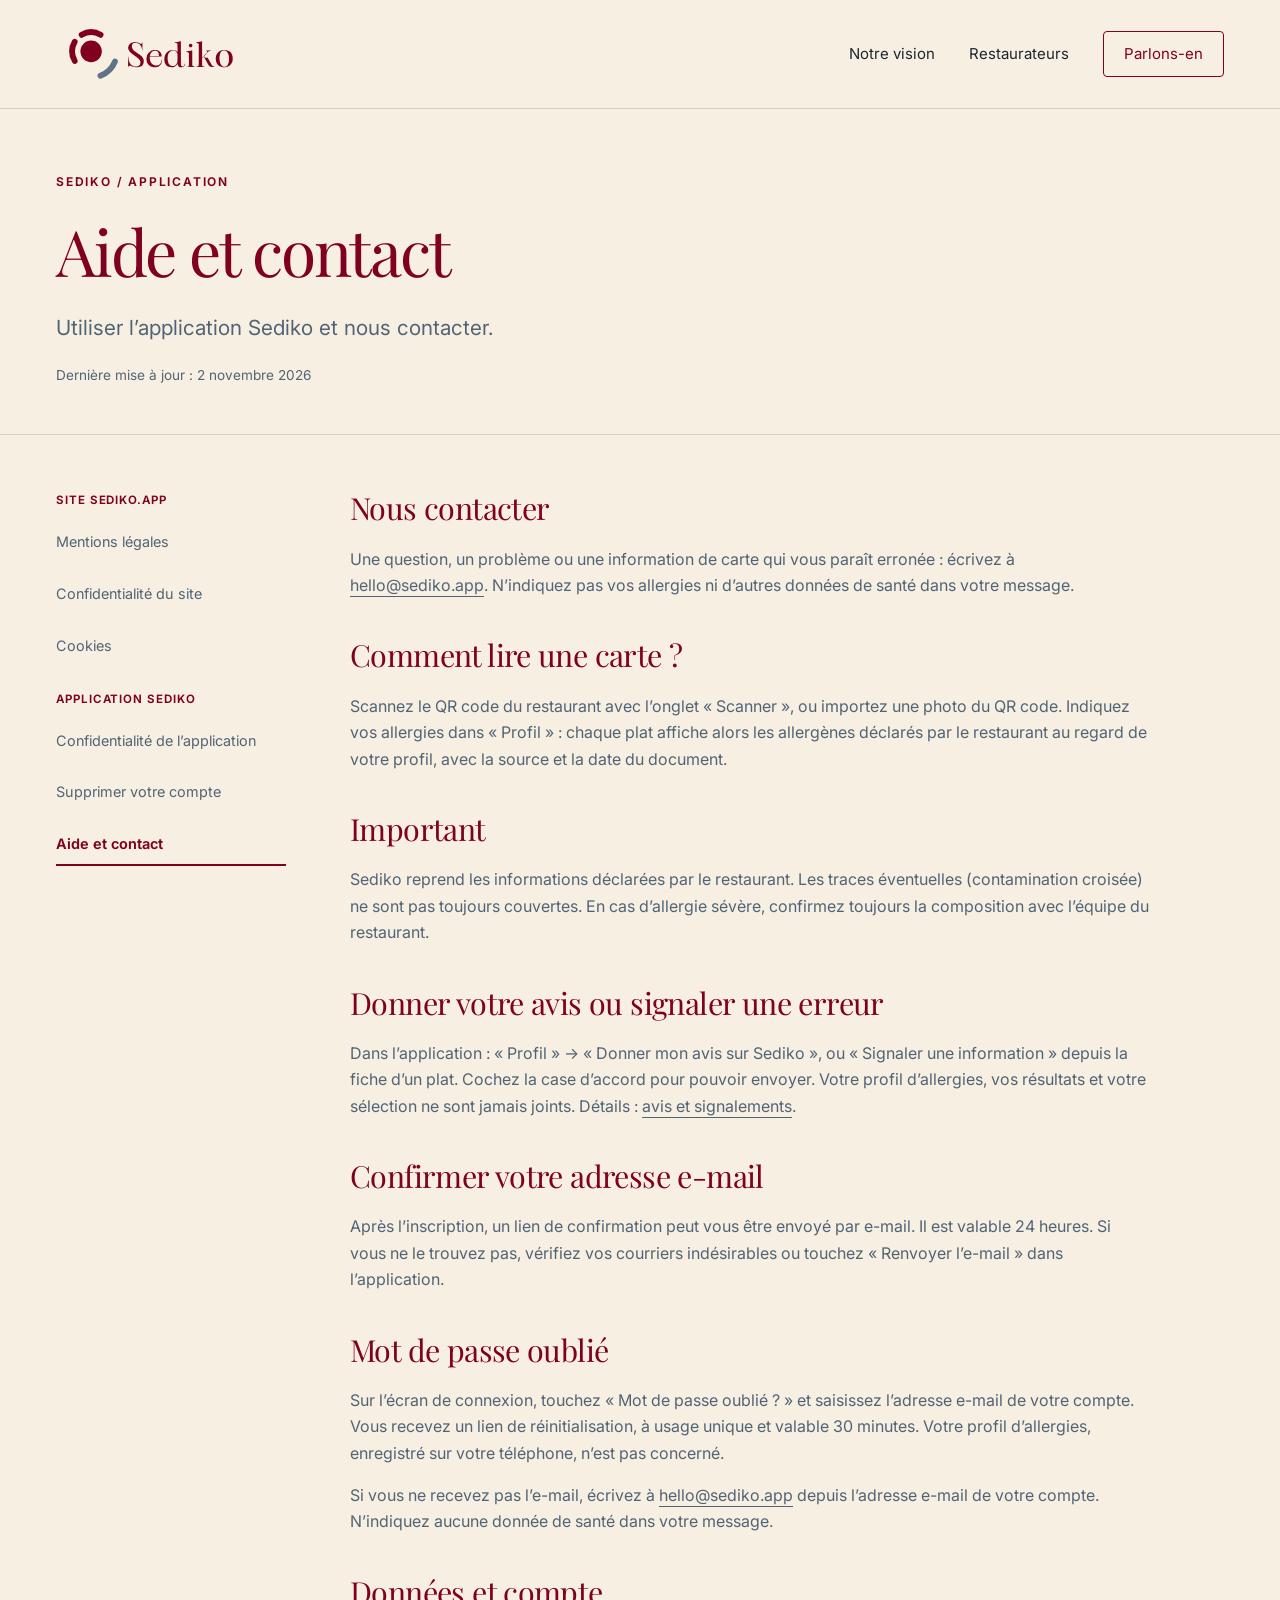
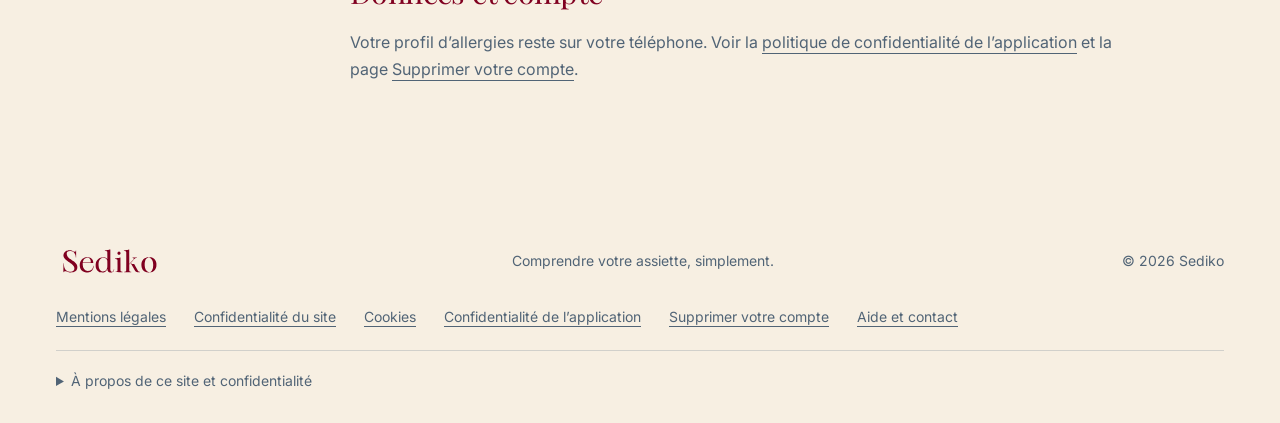
==== assistance.html @ 7e117258 "Ajouter les pages légales de l'application et la navigation - confidentialite-application.html : avi" ====
<!doctype html><html lang="fr"><head><meta charset="utf-8"><meta name="viewport" content="width=device-width, initial-scale=1"><!-- Couleur synchronisée depuis --sediko-bordeaux. --><meta name="theme-color" content="#800020"><title>Aide et contact — Sediko</title><link rel="canonical" href="https://sediko.app/assistance.html"><meta name="description" content="Utiliser l’application Sediko et nous contacter."><link rel="icon" type="image/svg+xml" href="assets/sediko-symbole.svg"><link rel="stylesheet" href="sediko-tokens.css"><link rel="stylesheet" href="styles.css"><script src="script.js" defer></script></head><body><a class="skip-link" href="#contenu">Aller au contenu</a>  <header class="site-header">
    <div class="container header-inner">
      <a class="brand" href="index.html#accueil" aria-label="Sediko, accueil"><img src="assets/sediko-logo-horizontal.svg" width="1343" height="533" alt="Sediko"></a>
      <nav aria-label="Navigation principale">
        <a href="index.html#vision">Notre vision</a>
        <a href="index.html#restaurants">Restaurateurs</a>
        <a class="nav-contact" href="index.html#contact">Parlons-en</a>
      </nav>
    </div>
  </header>

<main id="contenu"><div class="legal-hero"><div class="container"><p class="eyebrow">SEDIKO / APPLICATION</p><h1>Aide et contact</h1><p class="lead">Utiliser l’application Sediko et nous contacter.</p><p class="legal-meta">Dernière mise à jour : 2 novembre 2026</p></div></div><div class="container legal-layout"><nav class="legal-nav" aria-label="Pages légales"><p class="legal-nav-group">Site sediko.app</p><a href="mentions-legales.html">Mentions légales</a><a href="confidentialite.html">Confidentialité du site</a><a href="cookies.html">Cookies</a><p class="legal-nav-group">Application Sediko</p><a href="confidentialite-application.html">Confidentialité de l’application</a><a href="suppression-compte.html">Supprimer votre compte</a><a href="assistance.html" aria-current="page">Aide et contact</a></nav><div class="legal-content">
<section id="contact"><h2>Nous contacter</h2><p>Une question, un problème ou une information de carte qui vous paraît erronée : écrivez à <a href="mailto:hello@sediko.app?subject=Sediko%20%E2%80%94%20Aide">hello@sediko.app</a>. N’indiquez pas vos allergies ni d’autres données de santé dans votre message.</p></section>
<section><h2>Comment lire une carte ?</h2><p>Scannez le QR code du restaurant avec l’onglet « Scanner », ou importez une photo du QR code. Indiquez vos allergies dans « Profil » : chaque plat affiche alors les allergènes déclarés par le restaurant au regard de votre profil, avec la source et la date du document.</p></section>
<section><h2>Important</h2><p>Sediko reprend les informations déclarées par le restaurant. Les traces éventuelles (contamination croisée) ne sont pas toujours couvertes. En cas d’allergie sévère, confirmez toujours la composition avec l’équipe du restaurant.</p></section>
<section id="avis"><h2>Donner votre avis ou signaler une erreur</h2><p>Dans l’application : « Profil » → « Donner mon avis sur Sediko », ou « Signaler une information » depuis la fiche d’un plat. Cochez la case d’accord pour pouvoir envoyer. Votre profil d’allergies, vos résultats et votre sélection ne sont jamais joints. Détails : <a href="confidentialite-application.html#avis">avis et signalements</a>.</p></section>
<section id="confirmation"><h2>Confirmer votre adresse e-mail</h2><p>Après l’inscription, un lien de confirmation peut vous être envoyé par e-mail. Il est valable 24 heures. Si vous ne le trouvez pas, vérifiez vos courriers indésirables ou touchez « Renvoyer l’e-mail » dans l’application.</p></section>
<section id="mot-de-passe"><h2>Mot de passe oublié</h2><p>Sur l’écran de connexion, touchez « Mot de passe oublié ? » et saisissez l’adresse e-mail de votre compte. Vous recevez un lien de réinitialisation, à usage unique et valable 30 minutes. Votre profil d’allergies, enregistré sur votre téléphone, n’est pas concerné.</p><p>Si vous ne recevez pas l’e-mail, écrivez à <a href="mailto:hello@sediko.app?subject=Sediko%20%E2%80%94%20Mot%20de%20passe%20oubli%C3%A9">hello@sediko.app</a> depuis l’adresse e-mail de votre compte. N’indiquez aucune donnée de santé dans votre message.</p></section>
<section><h2>Données et compte</h2><p>Votre profil d’allergies reste sur votre téléphone. Voir la <a href="confidentialite-application.html">politique de confidentialité de l’application</a> et la page <a href="suppression-compte.html">Supprimer votre compte</a>.</p></section>
</div></div></main>  <footer class="site-footer">
    <div class="container footer-top"><img class="footer-wordmark" src="assets/sediko-nom-seul.svg" alt="Sediko" width="500" height="180"><span>Comprendre votre assiette, simplement.</span><span>© 2026 Sediko</span></div>
    <nav class="container footer-links" aria-label="Informations légales"><a href="mentions-legales.html">Mentions légales</a><a href="confidentialite.html">Confidentialité du site</a><a href="cookies.html">Cookies</a><a href="confidentialite-application.html">Confidentialité de l’application</a><a href="suppression-compte.html">Supprimer votre compte</a><a href="assistance.html">Aide et contact</a></nav>
    <div class="container"><details class="privacy"><summary>À propos de ce site et confidentialité</summary><div><p>Ce site présente le projet Sediko, actuellement en développement. Il ne propose pas encore l’accès à l’application.</p><p>Cette page n’utilise aucun outil de mesure d’audience, cookie publicitaire ni formulaire de collecte. Pour nous contacter, les liens ouvrent votre messagerie ; votre message est alors transmis à hello@sediko.app. N’y indiquez pas de données de santé.</p><p>L’hébergement peut générer des journaux techniques nécessaires au fonctionnement et à la sécurité du site. Pour toute question concernant ce site ou vos échanges avec nous : <a href="mailto:hello@sediko.app">hello@sediko.app</a>.</p></div></details></div>
  </footer>
</body></html>
---- sediko-tokens.css ----
/* ============================================================
   SEDIKO — Tokens de la charte (source unique pour le site et l'app)
   Version 1.0 · 10 octobre 2026 · Arnaud Diaz
   Toute couleur ou police utilisée dans le code vient d'ici.
   Contrastes calculés selon WCAG 2.1 (seuil texte courant : 4,5:1).
   ============================================================ */

:root {
  /* --- Couleurs de marque ----------------------------------- */
  --sediko-bordeaux:        #800020; /* nom, signature, titres forts, bouton principal */
  --sediko-creme:           #F7EFE2; /* fonds de marque ; nom et symbole sur fond sombre */
  --sediko-ardoise:         #5E7385; /* chaise du symbole, icônes, éléments décoratifs.
                                        PAS pour le texte courant sur crème (4,3:1) */
  --sediko-ardoise-claire:  #A3B4C2; /* chaise du symbole sur fond sombre uniquement */

  /* --- Neutres (trou n°1 corrigé : « noir doux » défini) ---- */
  --sediko-noir-doux:       #1C2630; /* titres d'interface, données, fonds sombres.
                                        15,3:1 sur blanc · 13,4:1 sur crème */
  --sediko-ardoise-texte:   #516476; /* (trou n°2 corrigé) texte courant et secondaire.
                                        6,1:1 sur blanc · 5,4:1 sur crème */
  --sediko-blanc:           #FFFFFF;

  /* --- Couleurs de statut : réservées à la lanterne ---------
     Jamais sur le logo, jamais sur les boutons, jamais en décoration. */
  --sediko-statut-compatible:      #2F5D62; /* pastille + libellé (7,3:1 / 6,4:1) */
  --sediko-statut-verifier:        #D97706; /* pastille du feu UNIQUEMENT */
  --sediko-statut-verifier-texte:  #92400E; /* libellé « À vérifier » (7,1:1 / 6,2:1) */
  --sediko-statut-non-compatible:  #9F1239; /* pastille + libellé (8,0:1 / 7,0:1) */

  /* --- Typographie ------------------------------------------ */
  --sediko-font-titre: "Playfair Display", Georgia, serif; /* tant que la licence web de Maharlika n'est pas confirmée */
  --sediko-font-texte: "Inter", system-ui, sans-serif;
  /* Données (allergènes, fiches menus, tableaux) : */
  --sediko-chiffres: tabular-nums; /* font-variant-numeric */

  /* --- Tailles minimales ------------------------------------ */
  --sediko-logo-nom-min:  24px; /* le nom en serif ne descend jamais en dessous */
  --sediko-lanterne-min:  20px; /* en dessous, les feux se confondent */
  /* En dessous de 24 px (favicon, icône d'app, avatar) : symbole seul. */
}

/* Fond sombre : nom et symbole en crème, chaise en ardoise claire.
   Utiliser les fichiers *-fond-sombre.svg, ne pas recolorer à la main. */

/* Extensions web : valeurs dérivées exclusivement de la palette ci-dessus. */
:root {
  --sediko-transparent: transparent;
  --sediko-ligne: color-mix(in srgb, var(--sediko-ardoise) 25%, var(--sediko-creme));
  --sediko-ombre: color-mix(in srgb, var(--sediko-noir-doux) 12%, transparent);
  --sediko-bordeaux-survol: color-mix(in srgb, var(--sediko-bordeaux) 85%, var(--sediko-noir-doux));
}
@font-face{font-family:"Inter";src:url("assets/fonts/inter.ttf") format("truetype");font-weight:100 900;font-style:normal;font-display:swap}
@font-face{font-family:"Playfair Display";src:url("assets/fonts/playfair.ttf") format("truetype");font-weight:400 900;font-style:normal;font-display:swap}
@font-face{font-family:"Playfair Display";src:url("assets/fonts/playfair-italic.ttf") format("truetype");font-weight:400 900;font-style:italic;font-display:swap}
---- styles.css ----
*{box-sizing:border-box}html{scroll-behavior:smooth;scroll-padding-top:100px}body{margin:0;background:var(--sediko-creme);color:var(--sediko-noir-doux);font-family:var(--sediko-font-texte);font-size:1.0625rem;line-height:1.65;-webkit-font-smoothing:antialiased}img{max-width:100%;display:block}a{color:inherit;text-underline-offset:.3em}button{font:inherit}a,button,summary{-webkit-tap-highlight-color:var(--sediko-transparent)}a:focus-visible,button:focus-visible,summary:focus-visible{outline:3px solid var(--sediko-ardoise);outline-offset:5px}.container{width:min(1240px,calc(100% - 112px));margin-inline:auto}.skip-link{position:fixed;left:16px;top:-100px;z-index:10;background:var(--sediko-blanc);padding:12px 20px}.skip-link:focus{top:16px}.site-header{border-bottom:1px solid var(--sediko-ligne)}.header-inner{min-height:108px;display:flex;align-items:center;justify-content:space-between;gap:24px}.brand{position:relative;display:block;width:183px;height:68px;overflow:hidden;flex-shrink:0}.brand img{position:absolute;width:380px;max-width:none;height:auto;left:-101px;top:-63px}.site-header nav{display:flex;gap:34px;align-items:center}.site-header nav a{text-decoration:none;font-size:.9375rem}.site-header nav a:hover{color:var(--sediko-bordeaux)}.nav-contact{border:1px solid var(--sediko-bordeaux);border-radius:4px;padding:10px 20px;color:var(--sediko-bordeaux)}.hero{display:grid;grid-template-columns:1.05fr 1fr;gap:70px;padding-block:58px 68px;align-items:center}.eyebrow{font-size:.75rem;letter-spacing:.15em;font-weight:650;margin:0 0 24px;color:var(--sediko-bordeaux);line-height:1.5}.hero h1{font-family:var(--sediko-font-titre);font-size:clamp(3.2rem,5.1vw,4.9rem);font-weight:400;line-height:1.06;letter-spacing:-.055em;margin:0 0 28px}.hero h1 em,h2 em{font-weight:400;color:var(--sediko-bordeaux)}.hero-description{font-size:1.125rem;line-height:1.65;max-width:450px;margin:0 0 14px}.hero-description.secondary{font-size:1rem;color:var(--sediko-ardoise-texte)}.hero-actions{display:flex;flex-wrap:wrap;align-items:center;gap:20px;margin-top:32px}.button{display:inline-block;padding:15px 23px;border:1px solid var(--sediko-transparent);border-radius:4px;font-size:.9375rem;font-weight:600;text-decoration:none;transition:background .2s,transform .2s}.button-primary{background:var(--sediko-bordeaux);color:var(--sediko-blanc)}.button-primary:hover{background:var(--sediko-bordeaux-survol);transform:translateY(-2px)}.development-label{font-size:.875rem;color:var(--sediko-ardoise-texte);max-width:120px;line-height:1.5}.hero-visual{position:relative;margin:0;aspect-ratio:4/4.8;max-height:620px;overflow:hidden;border-radius:160px 4px 4px 4px;background:var(--sediko-creme)}.hero-visual>img{width:100%;height:100%;object-fit:cover}.hero-visual figcaption{position:absolute;bottom:30px;left:28px;background:var(--sediko-bordeaux);color:var(--sediko-creme);padding:23px 28px;box-shadow:0 6px 25px var(--sediko-ombre)}.hero-visual figcaption span{display:block;letter-spacing:.13em;font-size:.75rem;margin-bottom:8px}.hero-visual figcaption strong{display:block;font-weight:400;font-family:var(--sediko-font-titre);font-size:1.8rem;line-height:1.2}.topics-strip{border-top:1px solid var(--sediko-ligne);border-bottom:1px solid var(--sediko-ligne)}.topics-inner{display:flex;align-items:center;justify-content:space-around;padding-block:21px;gap:16px;color:var(--sediko-bordeaux);font-family:var(--sediko-font-titre);font-size:1.25rem}.topics-inner span[aria-hidden]{color:var(--sediko-ardoise)}.section{padding-block:105px}h2{font-family:var(--sediko-font-titre);font-size:clamp(2.5rem,4vw,3.7rem);line-height:1.13;font-weight:400;letter-spacing:-.04em;margin:0}p{margin-top:0}.vision{display:grid;grid-template-columns:1fr 1fr;gap:100px}.vision-copy{padding-top:35px}.vision-copy p:not(.lead),.restaurant-copy p:not(.lead){color:var(--sediko-ardoise-texte)}.lead{font-size:1.3rem;line-height:1.6;margin-bottom:25px}.vision-copy p:last-child,.restaurant-copy p:last-of-type{margin-bottom:0}.experience{background:var(--sediko-blanc)}.experience-heading{max-width:690px}.steps{display:grid;grid-template-columns:repeat(3,1fr);gap:48px;margin-top:50px}.step{border-top:1px solid var(--sediko-ligne);padding-top:20px}.step-number{color:var(--sediko-ardoise);font-family:var(--sediko-font-titre);font-style:italic;font-size:1.5rem}.step h3{font-family:var(--sediko-font-titre);font-weight:400;letter-spacing:-.02em;font-size:1.7rem;line-height:1.25;margin:20px 0 16px}.step p{color:var(--sediko-ardoise-texte);font-size:1rem;margin-bottom:0}.care-note{font-size:.875rem;line-height:1.65;color:var(--sediko-ardoise-texte);border-left:2px solid var(--sediko-ardoise);padding-left:18px;max-width:860px;margin:48px 0 0}.restaurant-section{display:grid;grid-template-columns:1fr 1fr;gap:100px;align-items:center}.restaurant-copy{padding-top:25px}.text-link{display:inline-block;margin-top:32px;color:var(--sediko-bordeaux);font-weight:600;font-size:1rem}.text-link:hover{text-decoration-thickness:2px}.contact-section{background:var(--sediko-bordeaux);color:var(--sediko-creme);padding-block:88px}.contact-inner{display:grid;grid-template-columns:1fr 1fr;align-items:center;gap:80px}.contact-inner .eyebrow{color:var(--sediko-creme)}.contact-inner h2 em{color:var(--sediko-creme)}.contact-inner h2{font-size:clamp(2.8rem,4.5vw,4.2rem);margin-bottom:25px}.contact-inner p:not(.eyebrow){color:var(--sediko-creme);font-size:1rem;max-width:430px;margin-bottom:0}.contact-card{border:1px solid var(--sediko-creme);padding:36px;align-self:center}.contact-label{font-size:.75rem;letter-spacing:.15em;color:var(--sediko-creme);display:block}.email-address{display:inline-block;font-family:var(--sediko-font-titre);font-size:clamp(1.45rem,2.6vw,2.15rem);line-height:1.5;text-decoration:none;margin:15px 0 14px;overflow-wrap:anywhere}.email-address:hover{text-decoration:underline}.copy-button{display:block;background:var(--sediko-transparent);border:0;border-bottom:1px solid var(--sediko-creme);padding:6px 0;cursor:pointer;color:var(--sediko-creme);font-size:.875rem}.copy-button:hover{color:var(--sediko-blanc)}.contact-card .copy-status{font-size:.875rem;min-height:1.5em;margin-top:10px}.site-footer{padding:32px 0 24px}.footer-top{display:flex;justify-content:space-between;align-items:center;gap:20px;padding-bottom:25px}.footer-wordmark{font-family:var(--sediko-font-titre);font-size:2rem;line-height:1.2;color:var(--sediko-bordeaux)}.footer-top>span:not(.footer-wordmark){font-size:.875rem;color:var(--sediko-ardoise-texte)}.privacy{border-top:1px solid var(--sediko-ligne);font-size:.875rem;color:var(--sediko-ardoise-texte);padding-top:18px}.privacy summary{cursor:pointer;width:fit-content;min-height:30px}.privacy>div{max-width:860px;padding-top:18px}.privacy p{margin:0 0 12px}[hidden]{display:none!important}
@media(min-width:1600px){.hero{gap:95px}.hero h1{font-size:5.2rem}}
@media(max-width:1000px){.container{width:calc(100% - 64px)}.hero{gap:35px}.hero h1{font-size:3.7rem}.hero-visual{aspect-ratio:3/4.5;border-top-left-radius:120px}.vision,.restaurant-section{gap:50px}.steps{gap:28px}.contact-inner{gap:36px}.contact-card{padding:25px}.contact-inner .eyebrow{max-width:290px}}
@media(max-width:720px){html{scroll-padding-top:20px}.container{width:calc(100% - 40px)}.header-inner{min-height:92px;flex-wrap:wrap;gap:4px;padding-block:12px}.brand{width:142px;height:55px}.brand img{width:304px;left:-81px;top:-50px}.site-header nav{gap:18px}.site-header nav a{font-size:.875rem}.site-header nav a:first-child{display:none}.nav-contact{padding:8px 12px}.hero{grid-template-columns:1fr;padding-block:36px 40px;gap:34px}.eyebrow{font-size:.75rem;letter-spacing:.12em;margin-bottom:22px}.hero h1{font-size:clamp(3.15rem,10vw,4.8rem);line-height:1.05;margin-bottom:24px}.hero-description{max-width:540px}.hero-actions{margin-top:25px}.hero-visual{aspect-ratio:1.16;max-height:420px;border-top-left-radius:100px}.hero-visual>img{object-position:50% 54%}.hero-visual figcaption{bottom:20px;left:20px;padding:18px 22px}.hero-visual figcaption strong{font-size:1.6rem}.topics-inner{font-size:1.0625rem;gap:10px;flex-wrap:wrap;padding-block:18px}.topics-inner span:last-child,.topics-inner span:nth-last-child(2){display:none}.section{padding-block:66px}.vision,.restaurant-section,.contact-inner{grid-template-columns:1fr;gap:28px}.vision-copy,.restaurant-copy{padding-top:0}.lead{font-size:1.18rem;margin-bottom:18px}.steps{grid-template-columns:1fr;gap:28px;margin-top:36px}.step{display:grid;grid-template-columns:38px 1fr;column-gap:15px;padding-top:18px}.step-number{grid-row:1/3;font-size:1.3rem}.step h3{margin:2px 0 10px;font-size:1.6rem}.step p{grid-column:2}.care-note{margin-top:35px}.restaurant-section h2 br:nth-of-type(2){display:none}.contact-section{padding-block:65px}.contact-inner{gap:32px}.contact-inner h2{font-size:3.2rem}.contact-card{padding:26px}.email-address{font-size:1.85rem}.footer-top{flex-wrap:wrap;column-gap:25px;row-gap:12px}.footer-top>span:nth-child(2){order:3;flex-basis:100%}.site-footer{padding-top:28px}}
@media(max-width:360px){.site-header nav{gap:10px}.site-header nav a{font-size:.8rem}.hero h1{font-size:2.9rem}.email-address{font-size:1.65rem}}
@media(prefers-reduced-motion:reduce){html{scroll-behavior:auto}.button{transition:none}.button-primary:hover{transform:none}}

/* Logo officiel, sans recomposition ni recoloration. */
.brand{width:190px;height:auto;overflow:visible;min-width:160px}
.brand img{position:static;width:100%;max-width:100%;height:auto}
h1,h2,h3{color:var(--sediko-bordeaux)}
.contact-section h2{color:var(--sediko-creme)}
.step-number{color:var(--sediko-ardoise-texte);font-family:var(--sediko-font-texte);font-style:normal;font-variant-numeric:var(--sediko-chiffres)}
.footer-wordmark{width:108px;height:auto}
.footer-links{display:flex;flex-wrap:wrap;gap:12px 28px;margin-bottom:22px;font-size:.875rem;color:var(--sediko-ardoise-texte)}
.legal-hero{padding-block:64px 48px;border-bottom:1px solid var(--sediko-ligne)}
.legal-hero h1{font-family:var(--sediko-font-titre);font-weight:400;font-size:clamp(2.6rem,5vw,4.5rem);line-height:1.12;letter-spacing:-.035em;margin:0 0 24px}
.legal-hero .lead{max-width:700px;margin-bottom:20px;color:var(--sediko-ardoise-texte)}
.legal-meta{font-size:.85rem;color:var(--sediko-ardoise-texte);margin:0}
.legal-layout{display:grid;grid-template-columns:230px minmax(0,1fr);gap:64px;padding-block:56px 88px;align-items:start}
.legal-nav{position:sticky;top:32px;display:grid;gap:12px;font-size:.9rem}
.legal-nav a{padding:8px 0;text-decoration:none;color:var(--sediko-ardoise-texte)}
.legal-nav-group{margin:12px 0 0;font-size:.72rem;font-weight:650;letter-spacing:.08em;text-transform:uppercase;color:var(--sediko-bordeaux)}
.legal-nav-group:first-child{margin-top:0}
.legal-nav a[aria-current=page]{color:var(--sediko-bordeaux);font-weight:650;border-bottom:2px solid var(--sediko-bordeaux)}
.legal-content{max-width:800px;min-width:0}
.legal-content section{margin-bottom:40px;scroll-margin-top:30px}
.legal-content h2{font-size:1.9rem;margin-bottom:20px;letter-spacing:-.02em}
.legal-content h3{font-size:1.1rem;font-weight:600}
.legal-content p,.legal-content li{color:var(--sediko-ardoise-texte);font-size:1rem}
.legal-content li{margin-bottom:10px}
.legal-facts{margin:0;display:grid;grid-template-columns:180px minmax(0,1fr);font-size:.95rem}
.legal-facts dt,.legal-facts dd{margin:0;padding:14px 0;border-bottom:1px solid var(--sediko-ligne);overflow-wrap:anywhere}
.legal-facts dt{font-weight:600;padding-right:20px}.legal-facts dd{color:var(--sediko-ardoise-texte)}
.draft-notice{padding:20px 24px;margin-bottom:32px;border-left:3px solid var(--sediko-bordeaux);background:var(--sediko-blanc);color:var(--sediko-ardoise-texte);font-size:.95rem}
.legal-callout{padding:28px;border:1px solid var(--sediko-ligne);background:var(--sediko-blanc)}
@media(max-width:720px){.brand{width:160px}.legal-hero{padding-block:38px 32px}.legal-layout{grid-template-columns:1fr;gap:32px;padding-block:28px 48px}.legal-nav{position:static;display:flex;flex-wrap:wrap;gap:10px 24px}.legal-nav-group{flex-basis:100%;margin-top:8px}.legal-facts{grid-template-columns:1fr}.legal-facts dt{border-bottom:0;padding-bottom:0}.legal-facts dd{padding-top:5px}.legal-content h2{font-size:1.7rem}}
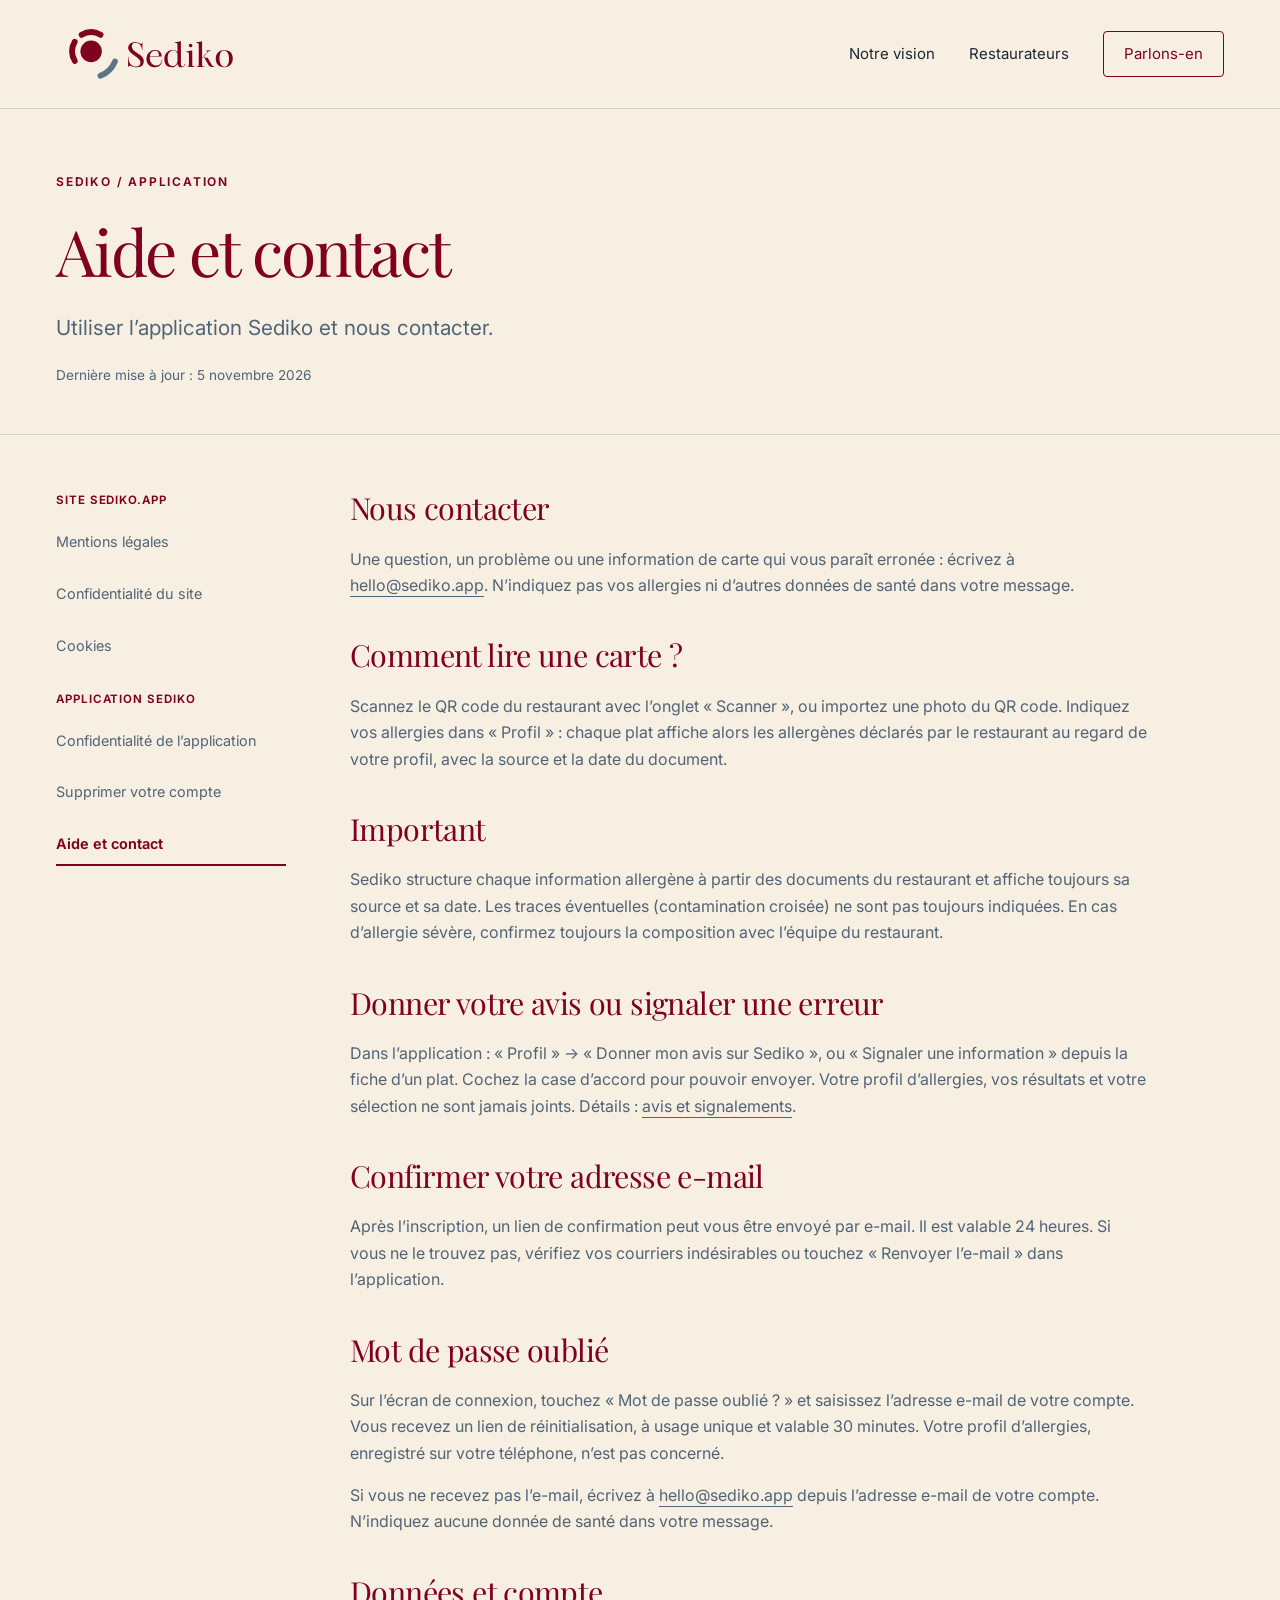
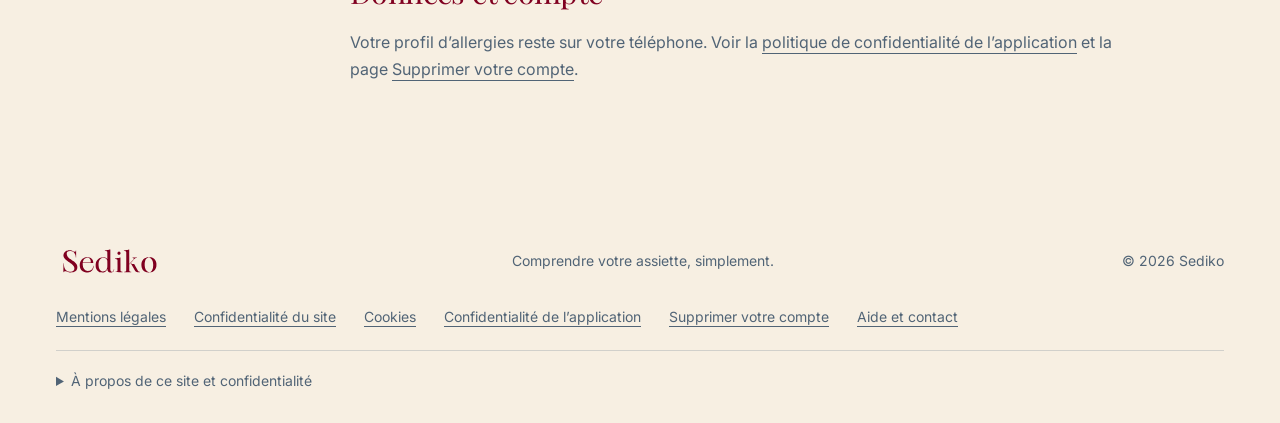
==== commit aed1ff9f: "Aide et contact: « Important » says what Sediko does — structure, source, date (QA 05/11) QA 05/11/2" ====
--- a/assistance.html
+++ b/assistance.html
@@ -9,10 +9,10 @@
     </div>
   </header>
 
-<main id="contenu"><div class="legal-hero"><div class="container"><p class="eyebrow">SEDIKO / APPLICATION</p><h1>Aide et contact</h1><p class="lead">Utiliser l’application Sediko et nous contacter.</p><p class="legal-meta">Dernière mise à jour : 2 novembre 2026</p></div></div><div class="container legal-layout"><nav class="legal-nav" aria-label="Pages légales"><p class="legal-nav-group">Site sediko.app</p><a href="mentions-legales.html">Mentions légales</a><a href="confidentialite.html">Confidentialité du site</a><a href="cookies.html">Cookies</a><p class="legal-nav-group">Application Sediko</p><a href="confidentialite-application.html">Confidentialité de l’application</a><a href="suppression-compte.html">Supprimer votre compte</a><a href="assistance.html" aria-current="page">Aide et contact</a></nav><div class="legal-content">
+<main id="contenu"><div class="legal-hero"><div class="container"><p class="eyebrow">SEDIKO / APPLICATION</p><h1>Aide et contact</h1><p class="lead">Utiliser l’application Sediko et nous contacter.</p><p class="legal-meta">Dernière mise à jour : 5 novembre 2026</p></div></div><div class="container legal-layout"><nav class="legal-nav" aria-label="Pages légales"><p class="legal-nav-group">Site sediko.app</p><a href="mentions-legales.html">Mentions légales</a><a href="confidentialite.html">Confidentialité du site</a><a href="cookies.html">Cookies</a><p class="legal-nav-group">Application Sediko</p><a href="confidentialite-application.html">Confidentialité de l’application</a><a href="suppression-compte.html">Supprimer votre compte</a><a href="assistance.html" aria-current="page">Aide et contact</a></nav><div class="legal-content">
 <section id="contact"><h2>Nous contacter</h2><p>Une question, un problème ou une information de carte qui vous paraît erronée : écrivez à <a href="mailto:hello@sediko.app?subject=Sediko%20%E2%80%94%20Aide">hello@sediko.app</a>. N’indiquez pas vos allergies ni d’autres données de santé dans votre message.</p></section>
 <section><h2>Comment lire une carte ?</h2><p>Scannez le QR code du restaurant avec l’onglet « Scanner », ou importez une photo du QR code. Indiquez vos allergies dans « Profil » : chaque plat affiche alors les allergènes déclarés par le restaurant au regard de votre profil, avec la source et la date du document.</p></section>
-<section><h2>Important</h2><p>Sediko reprend les informations déclarées par le restaurant. Les traces éventuelles (contamination croisée) ne sont pas toujours couvertes. En cas d’allergie sévère, confirmez toujours la composition avec l’équipe du restaurant.</p></section>
+<section><h2>Important</h2><p>Sediko structure chaque information allergène à partir des documents du restaurant et affiche toujours sa source et sa date. Les traces éventuelles (contamination croisée) ne sont pas toujours indiquées. En cas d’allergie sévère, confirmez toujours la composition avec l’équipe du restaurant.</p></section>
 <section id="avis"><h2>Donner votre avis ou signaler une erreur</h2><p>Dans l’application : « Profil » → « Donner mon avis sur Sediko », ou « Signaler une information » depuis la fiche d’un plat. Cochez la case d’accord pour pouvoir envoyer. Votre profil d’allergies, vos résultats et votre sélection ne sont jamais joints. Détails : <a href="confidentialite-application.html#avis">avis et signalements</a>.</p></section>
 <section id="confirmation"><h2>Confirmer votre adresse e-mail</h2><p>Après l’inscription, un lien de confirmation peut vous être envoyé par e-mail. Il est valable 24 heures. Si vous ne le trouvez pas, vérifiez vos courriers indésirables ou touchez « Renvoyer l’e-mail » dans l’application.</p></section>
 <section id="mot-de-passe"><h2>Mot de passe oublié</h2><p>Sur l’écran de connexion, touchez « Mot de passe oublié ? » et saisissez l’adresse e-mail de votre compte. Vous recevez un lien de réinitialisation, à usage unique et valable 30 minutes. Votre profil d’allergies, enregistré sur votre téléphone, n’est pas concerné.</p><p>Si vous ne recevez pas l’e-mail, écrivez à <a href="mailto:hello@sediko.app?subject=Sediko%20%E2%80%94%20Mot%20de%20passe%20oubli%C3%A9">hello@sediko.app</a> depuis l’adresse e-mail de votre compte. N’indiquez aucune donnée de santé dans votre message.</p></section>
@@ -20,6 +20,6 @@
 </div></div></main>  <footer class="site-footer">
     <div class="container footer-top"><img class="footer-wordmark" src="assets/sediko-nom-seul.svg" alt="Sediko" width="500" height="180"><span>Comprendre votre assiette, simplement.</span><span>© 2026 Sediko</span></div>
     <nav class="container footer-links" aria-label="Informations légales"><a href="mentions-legales.html">Mentions légales</a><a href="confidentialite.html">Confidentialité du site</a><a href="cookies.html">Cookies</a><a href="confidentialite-application.html">Confidentialité de l’application</a><a href="suppression-compte.html">Supprimer votre compte</a><a href="assistance.html">Aide et contact</a></nav>
-    <div class="container"><details class="privacy"><summary>À propos de ce site et confidentialité</summary><div><p>Ce site présente le projet Sediko, actuellement en développement. Il ne propose pas encore l’accès à l’application.</p><p>Cette page n’utilise aucun outil de mesure d’audience, cookie publicitaire ni formulaire de collecte. Pour nous contacter, les liens ouvrent votre messagerie ; votre message est alors transmis à hello@sediko.app. N’y indiquez pas de données de santé.</p><p>L’hébergement peut générer des journaux techniques nécessaires au fonctionnement et à la sécurité du site. Pour toute question concernant ce site ou vos échanges avec nous : <a href="mailto:hello@sediko.app">hello@sediko.app</a>.</p></div></details></div>
+    <div class="container"><details class="privacy"><summary>À propos de ce site et confidentialité</summary><div><p>Ce site présente le projet Sediko. L’application est en phase de test et n’est pas encore ouverte au public ; ses données sont décrites dans la page <a href="confidentialite-application.html">Confidentialité de l’application</a>.</p><p>Cette page n’utilise aucun outil de mesure d’audience, cookie publicitaire ni formulaire de collecte. Pour nous contacter, les liens ouvrent votre messagerie ; votre message est alors transmis à hello@sediko.app. N’y indiquez pas de données de santé.</p><p>L’hébergement peut générer des journaux techniques nécessaires au fonctionnement et à la sécurité du site. Pour toute question concernant ce site ou vos échanges avec nous : <a href="mailto:hello@sediko.app">hello@sediko.app</a>.</p></div></details></div>
   </footer>
 </body></html>
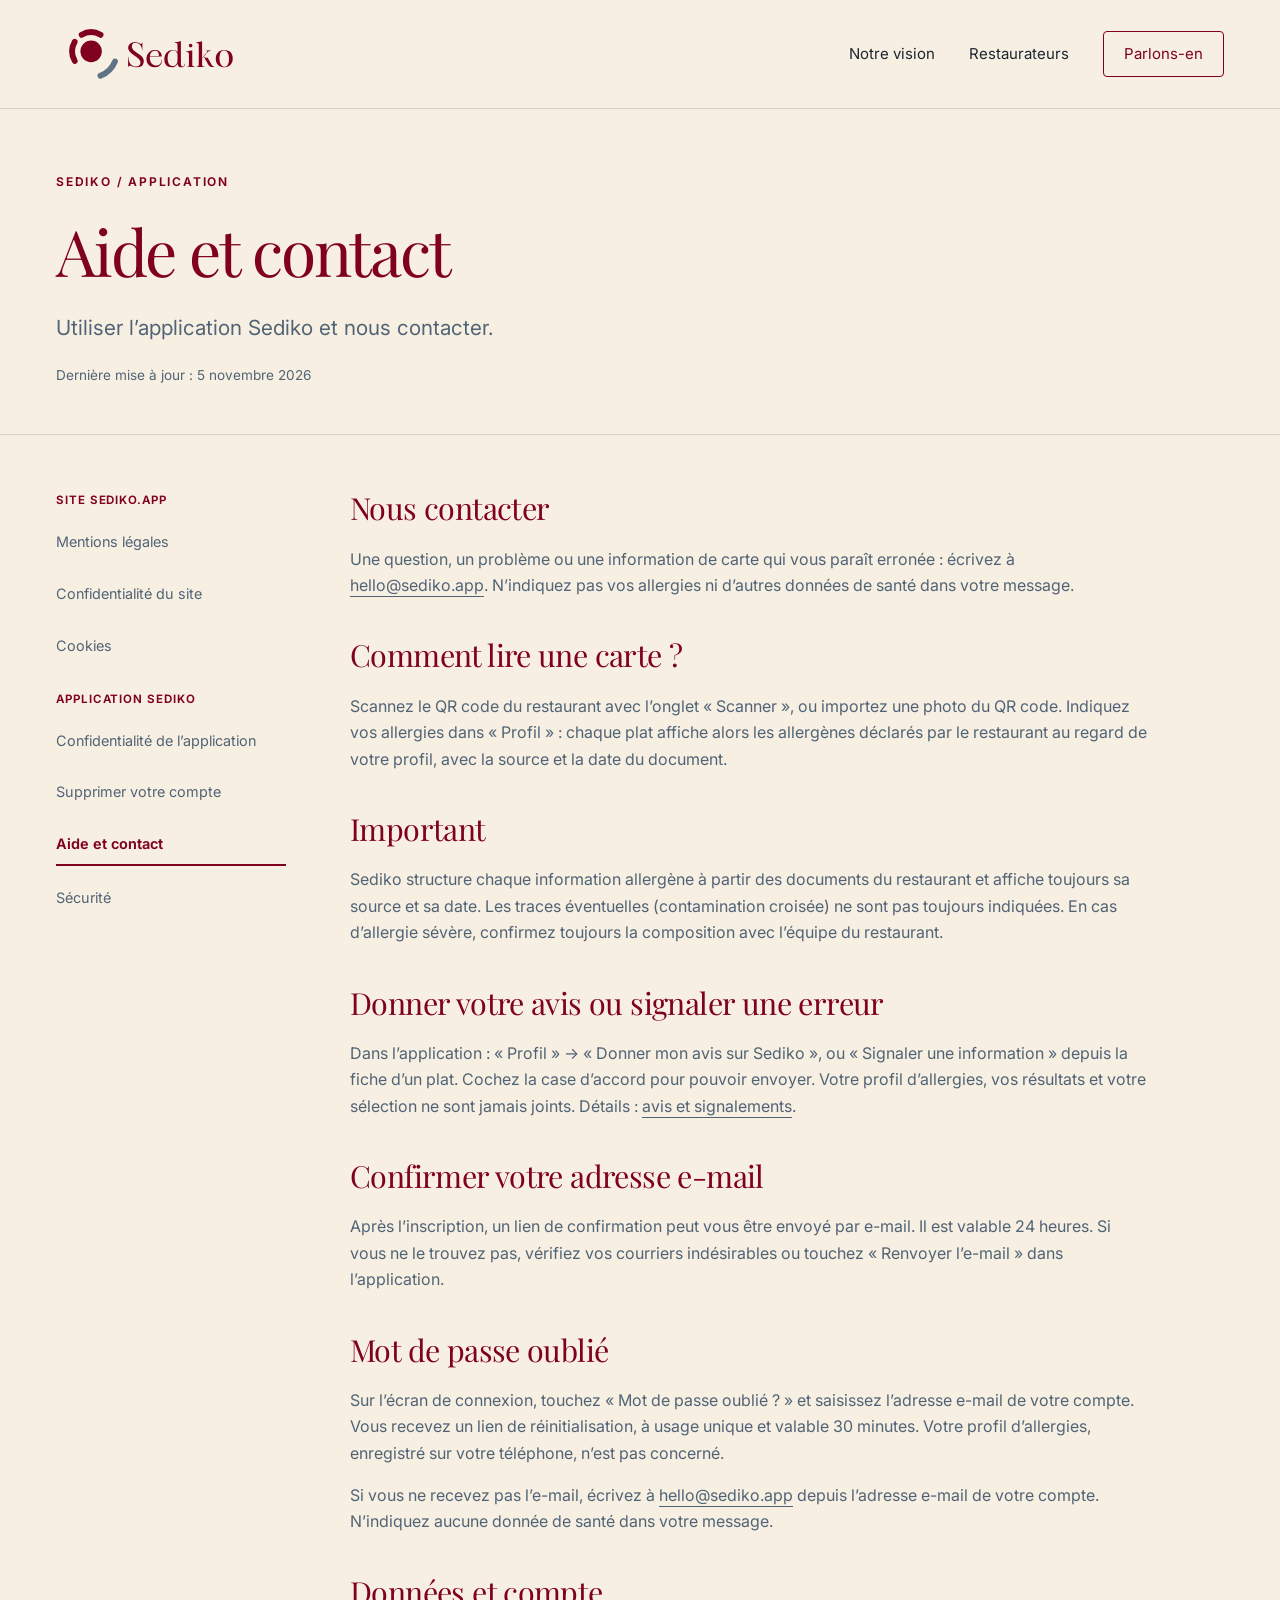
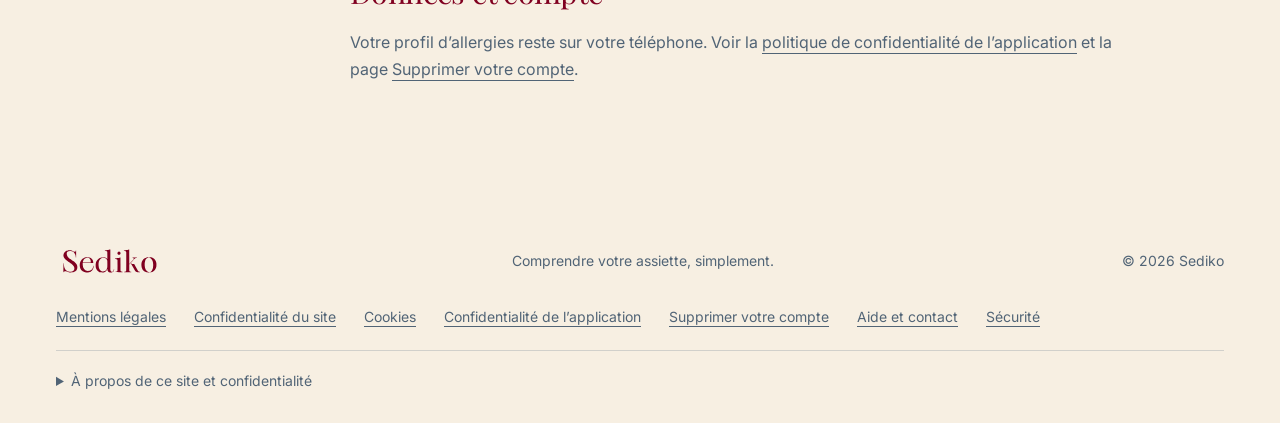
==== commit 52c3f918: "Sécurité : page de signalement, security.txt ; app plus « en phase de test » - Pied de page des 7 pa" ====
--- a/assistance.html
+++ b/assistance.html
@@ -9,7 +9,7 @@
     </div>
   </header>
 
-<main id="contenu"><div class="legal-hero"><div class="container"><p class="eyebrow">SEDIKO / APPLICATION</p><h1>Aide et contact</h1><p class="lead">Utiliser l’application Sediko et nous contacter.</p><p class="legal-meta">Dernière mise à jour : 5 novembre 2026</p></div></div><div class="container legal-layout"><nav class="legal-nav" aria-label="Pages légales"><p class="legal-nav-group">Site sediko.app</p><a href="mentions-legales.html">Mentions légales</a><a href="confidentialite.html">Confidentialité du site</a><a href="cookies.html">Cookies</a><p class="legal-nav-group">Application Sediko</p><a href="confidentialite-application.html">Confidentialité de l’application</a><a href="suppression-compte.html">Supprimer votre compte</a><a href="assistance.html" aria-current="page">Aide et contact</a></nav><div class="legal-content">
+<main id="contenu"><div class="legal-hero"><div class="container"><p class="eyebrow">SEDIKO / APPLICATION</p><h1>Aide et contact</h1><p class="lead">Utiliser l’application Sediko et nous contacter.</p><p class="legal-meta">Dernière mise à jour : 5 novembre 2026</p></div></div><div class="container legal-layout"><nav class="legal-nav" aria-label="Pages légales"><p class="legal-nav-group">Site sediko.app</p><a href="mentions-legales.html">Mentions légales</a><a href="confidentialite.html">Confidentialité du site</a><a href="cookies.html">Cookies</a><p class="legal-nav-group">Application Sediko</p><a href="confidentialite-application.html">Confidentialité de l’application</a><a href="suppression-compte.html">Supprimer votre compte</a><a href="assistance.html" aria-current="page">Aide et contact</a><a href="securite.html">Sécurité</a></nav><div class="legal-content">
 <section id="contact"><h2>Nous contacter</h2><p>Une question, un problème ou une information de carte qui vous paraît erronée : écrivez à <a href="mailto:hello@sediko.app?subject=Sediko%20%E2%80%94%20Aide">hello@sediko.app</a>. N’indiquez pas vos allergies ni d’autres données de santé dans votre message.</p></section>
 <section><h2>Comment lire une carte ?</h2><p>Scannez le QR code du restaurant avec l’onglet « Scanner », ou importez une photo du QR code. Indiquez vos allergies dans « Profil » : chaque plat affiche alors les allergènes déclarés par le restaurant au regard de votre profil, avec la source et la date du document.</p></section>
 <section><h2>Important</h2><p>Sediko structure chaque information allergène à partir des documents du restaurant et affiche toujours sa source et sa date. Les traces éventuelles (contamination croisée) ne sont pas toujours indiquées. En cas d’allergie sévère, confirmez toujours la composition avec l’équipe du restaurant.</p></section>
@@ -19,7 +19,7 @@
 <section><h2>Données et compte</h2><p>Votre profil d’allergies reste sur votre téléphone. Voir la <a href="confidentialite-application.html">politique de confidentialité de l’application</a> et la page <a href="suppression-compte.html">Supprimer votre compte</a>.</p></section>
 </div></div></main>  <footer class="site-footer">
     <div class="container footer-top"><img class="footer-wordmark" src="assets/sediko-nom-seul.svg" alt="Sediko" width="500" height="180"><span>Comprendre votre assiette, simplement.</span><span>© 2026 Sediko</span></div>
-    <nav class="container footer-links" aria-label="Informations légales"><a href="mentions-legales.html">Mentions légales</a><a href="confidentialite.html">Confidentialité du site</a><a href="cookies.html">Cookies</a><a href="confidentialite-application.html">Confidentialité de l’application</a><a href="suppression-compte.html">Supprimer votre compte</a><a href="assistance.html">Aide et contact</a></nav>
-    <div class="container"><details class="privacy"><summary>À propos de ce site et confidentialité</summary><div><p>Ce site présente le projet Sediko. L’application est en phase de test et n’est pas encore ouverte au public ; ses données sont décrites dans la page <a href="confidentialite-application.html">Confidentialité de l’application</a>.</p><p>Cette page n’utilise aucun outil de mesure d’audience, cookie publicitaire ni formulaire de collecte. Pour nous contacter, les liens ouvrent votre messagerie ; votre message est alors transmis à hello@sediko.app. N’y indiquez pas de données de santé.</p><p>L’hébergement peut générer des journaux techniques nécessaires au fonctionnement et à la sécurité du site. Pour toute question concernant ce site ou vos échanges avec nous : <a href="mailto:hello@sediko.app">hello@sediko.app</a>.</p></div></details></div>
+    <nav class="container footer-links" aria-label="Informations légales"><a href="mentions-legales.html">Mentions légales</a><a href="confidentialite.html">Confidentialité du site</a><a href="cookies.html">Cookies</a><a href="confidentialite-application.html">Confidentialité de l’application</a><a href="suppression-compte.html">Supprimer votre compte</a><a href="assistance.html">Aide et contact</a><a href="securite.html">Sécurité</a></nav>
+    <div class="container"><details class="privacy"><summary>À propos de ce site et confidentialité</summary><div><p>Ce site présente le projet Sediko et son application mobile ; les données de l’application sont décrites dans la page <a href="confidentialite-application.html">Confidentialité de l’application</a>.</p><p>Cette page n’utilise aucun outil de mesure d’audience, cookie publicitaire ni formulaire de collecte. Pour nous contacter, les liens ouvrent votre messagerie ; votre message est alors transmis à hello@sediko.app. N’y indiquez pas de données de santé.</p><p>L’hébergement peut générer des journaux techniques nécessaires au fonctionnement et à la sécurité du site. Pour toute question concernant ce site ou vos échanges avec nous : <a href="mailto:hello@sediko.app">hello@sediko.app</a>.</p></div></details></div>
   </footer>
 </body></html>
